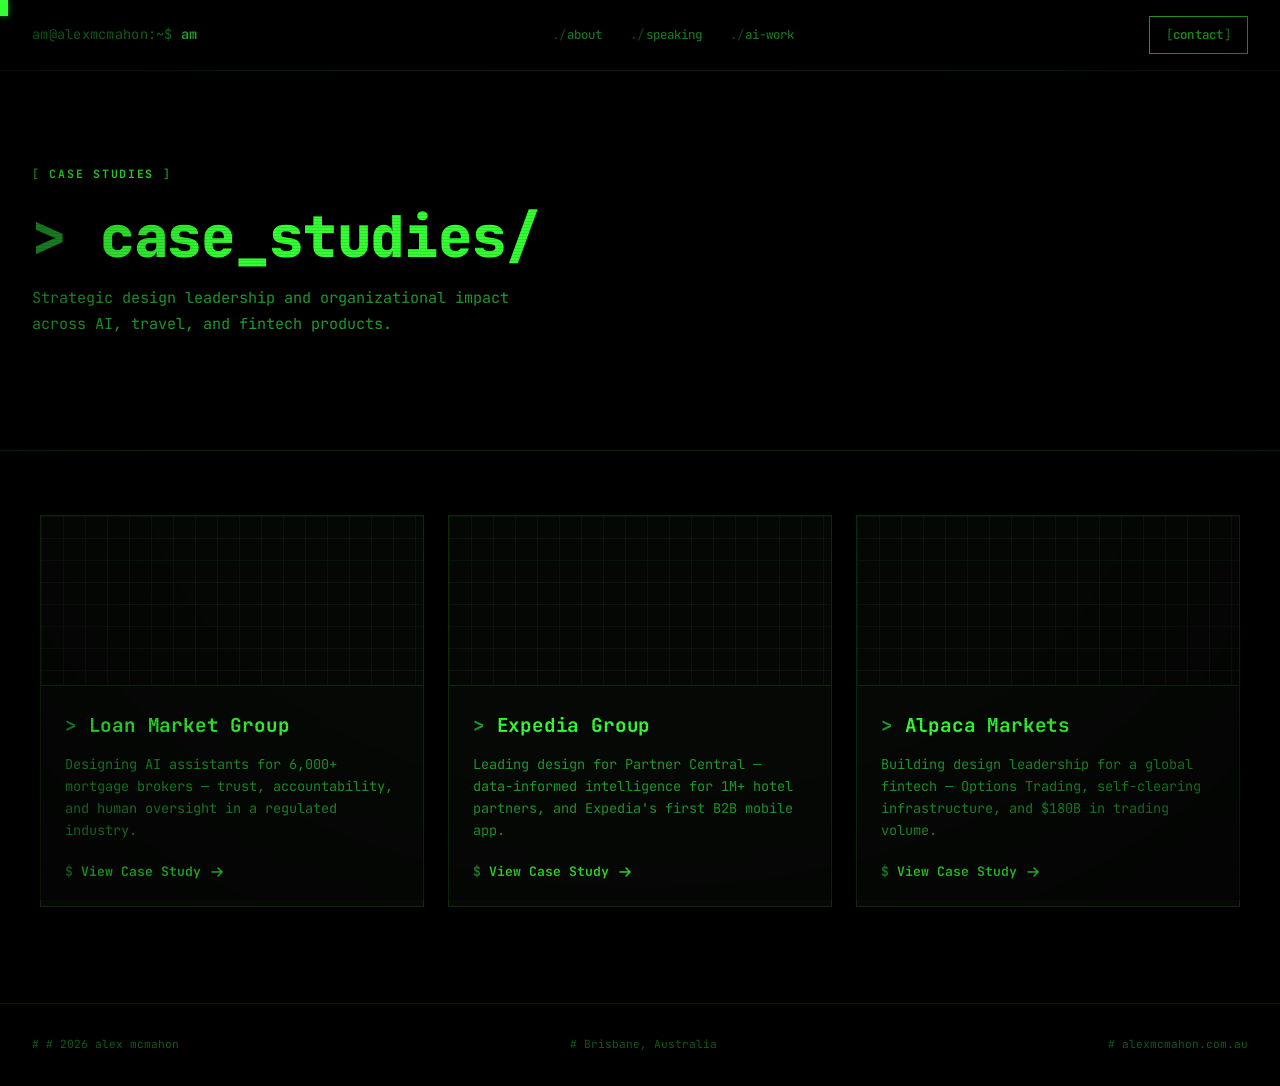
==== casestudies/index.html @ 8b215ac6 "Terminal redesign — phosphor green palette, JetBrains Mono, restructured content Complete visual ove" ====
<!DOCTYPE html>
<html lang="en">
<head>
  <meta charset="UTF-8" />
  <meta name="viewport" content="width=device-width, initial-scale=1.0" />
  <title>Case Studies — Alex McMahon</title>
  <link rel="preconnect" href="https://fonts.googleapis.com" />
  <link rel="preconnect" href="https://fonts.gstatic.com" crossorigin />
  <link href="https://fonts.googleapis.com/css2?family=JetBrains+Mono:ital,wght@0,400;0,500;0,600;0,700;1,400&display=swap" rel="stylesheet" />
  <link rel="stylesheet" href="../style.css" />
</head>
<body>

  <!-- Custom cursor -->
  <div class="cursor" aria-hidden="true"></div>
  <div class="cursor-follower" aria-hidden="true"></div>

  <!-- ===================== NAV ===================== -->
  <nav class="nav">
    <a href="/" class="nav-logo">am</a>
    <div class="nav-links">
      <a href="/#about" class="nav-link">about</a>
      <a href="/#speaking" class="nav-link">speaking</a>
      <a href="/#ai" class="nav-link">ai-work</a>
    </div>
    <a href="mailto:hello@alexmcmahon.com.au" class="nav-cta">contact</a>
  </nav>

  <!-- ===================== HERO ===================== -->
  <section class="hero-casestudies" id="hero">
    <div class="hero-content">
      <div class="case-study-label reveal-item">case studies</div>
      <h1 class="case-study-title" style="margin-bottom: 1rem;">case_studies/</h1>
      <p class="case-study-meta reveal-item delay-2">
        Strategic design leadership and organizational impact<br />
        across AI, travel, and fintech products.
      </p>
    </div>
  </section>

  <!-- ===================== CASE STUDIES GRID ===================== -->
  <section class="case-studies-section">
    <div class="case-studies-grid">

      <!-- LMG Case Study Card -->
      <article class="case-study-card reveal-item">
        <div class="case-study-card-visual"></div>
        <div class="case-study-card-body">
          <h2 class="case-study-card-title">Loan Market Group</h2>
          <p class="case-study-card-excerpt">
            Designing AI assistants for 6,000+ mortgage brokers — trust, accountability, and human oversight in a regulated industry.
          </p>
          <a href="lmg.html" class="case-study-card-link">
            View Case Study
            <svg width="16" height="16" viewBox="0 0 16 16" fill="none" aria-hidden="true">
              <path d="M3 8h10M9 4l4 4-4 4" stroke="currentColor" stroke-width="1.5" stroke-linecap="round" stroke-linejoin="round"/>
            </svg>
          </a>
        </div>
      </article>

      <!-- Expedia Case Study Card -->
      <article class="case-study-card reveal-item delay-1">
        <div class="case-study-card-visual"></div>
        <div class="case-study-card-body">
          <h2 class="case-study-card-title">Expedia Group</h2>
          <p class="case-study-card-excerpt">
            Leading design for Partner Central — data-informed intelligence for 1M+ hotel partners, and Expedia's first B2B mobile app.
          </p>
          <a href="expedia.html" class="case-study-card-link">
            View Case Study
            <svg width="16" height="16" viewBox="0 0 16 16" fill="none" aria-hidden="true">
              <path d="M3 8h10M9 4l4 4-4 4" stroke="currentColor" stroke-width="1.5" stroke-linecap="round" stroke-linejoin="round"/>
            </svg>
          </a>
        </div>
      </article>

      <!-- Alpaca Markets Case Study Card -->
      <article class="case-study-card reveal-item delay-2">
        <div class="case-study-card-visual"></div>
        <div class="case-study-card-body">
          <h2 class="case-study-card-title">Alpaca Markets</h2>
          <p class="case-study-card-excerpt">
            Building design leadership for a global fintech — Options Trading, self-clearing infrastructure, and $180B in trading volume.
          </p>
          <a href="alpaca.html" class="case-study-card-link">
            View Case Study
            <svg width="16" height="16" viewBox="0 0 16 16" fill="none" aria-hidden="true">
              <path d="M3 8h10M9 4l4 4-4 4" stroke="currentColor" stroke-width="1.5" stroke-linecap="round" stroke-linejoin="round"/>
            </svg>
          </a>
        </div>
      </article>

    </div>
  </section>

  <!-- ===================== FOOTER ===================== -->
  <footer class="footer">
    <div class="footer-inner">
      <span>© 2025 Alex McMahon</span>
      <span>Brisbane, Australia</span>
      <span>alexmcmahon.com.au</span>
    </div>
  </footer>

  <script src="../script.js"></script>
</body>
</html>
---- style.css ----
/* ============================================================
   ALEX MCMAHON — Personal Site
   Terminal Design System · phosphor green on black
   ============================================================ */

*, *::before, *::after { box-sizing: border-box; margin: 0; padding: 0; }

:root {
  /* Background */
  --bg:          #000000;
  --bg-elev:     #060806;     /* cards */
  --bg-elev-2:   #0a0d0a;     /* hover / panels */
  --bg-frame:    #050705;     /* terminal frames */

  /* Phosphor palette */
  --phosphor:    #33ff33;     /* primary green */
  --phosphor-soft: #3ddc84;   /* softer secondary green */
  --phosphor-hi: #b8ffb8;     /* high-contrast for body copy */
  --phosphor-dim: #1f9d2a;    /* muted */
  --phosphor-mute: #0f5a18;   /* very dim */
  --amber:       #ffb000;     /* status / "available" accent */

  /* Text */
  --text:        var(--phosphor-hi);
  --text-muted:  var(--phosphor-dim);
  --text-dim:    var(--phosphor-mute);

  /* Borders */
  --border:        rgba(51, 255, 51, 0.14);
  --border-strong: rgba(51, 255, 51, 0.35);

  /* Aliases — legacy class names still reference these, repointed to green */
  --aurora-blue:   var(--phosphor);
  --aurora-purple: var(--phosphor-soft);
  --aurora-rose:   var(--amber);
  --aurora-teal:   var(--phosphor-soft);
  --accent:        var(--phosphor);

  /* Type */
  --font: 'JetBrains Mono', 'SF Mono', 'Menlo', 'Consolas', monospace;

  /* Motion */
  --ease-out:    cubic-bezier(0.16, 1, 0.3, 1);
  --ease-spring: cubic-bezier(0.34, 1.56, 0.64, 1);
  --ease-smooth: cubic-bezier(0.4, 0, 0.2, 1);

  --t-fast:   0.18s var(--ease-out);
  --t-base:   0.35s var(--ease-out);
  --t-spring: 0.55s var(--ease-spring);
  --t-slow:   0.9s  var(--ease-out);
}

/* — Base — */
html { scroll-behavior: smooth; overflow-x: hidden; }

body {
  background: var(--bg);
  color: var(--text);
  font-family: var(--font);
  font-weight: 400;
  font-size: 15px;
  line-height: 1.6;
  overflow-x: hidden;
  cursor: none;
  -webkit-font-smoothing: antialiased;
  text-rendering: optimizeLegibility;
}

a { text-decoration: none; color: inherit; }

/* Site-wide scanline overlay — the CRT signature */
body::before {
  content: '';
  position: fixed;
  inset: 0;
  pointer-events: none;
  z-index: 9000;
  background-image: repeating-linear-gradient(
    0deg,
    rgba(0, 0, 0, 0.18) 0px,
    rgba(0, 0, 0, 0.18) 1px,
    transparent 1px,
    transparent 3px
  );
  mix-blend-mode: multiply;
  opacity: 0.6;
}

/* Subtle CRT vignette */
body::after {
  content: '';
  position: fixed;
  inset: 0;
  pointer-events: none;
  z-index: 8999;
  background: radial-gradient(
    ellipse at center,
    transparent 55%,
    rgba(0, 0, 0, 0.55) 100%
  );
}

/* ============================================================
   CUSTOM CURSOR — phosphor caret block
   ============================================================ */

.cursor {
  position: fixed; top: 0; left: 0;
  width: 8px; height: 16px;
  background: var(--phosphor);
  pointer-events: none;
  z-index: 9999;
  will-change: transform;
  mix-blend-mode: screen;
  box-shadow: 0 0 6px rgba(51, 255, 51, 0.6);
  animation: caretBlink 1.05s steps(1) infinite;
}

.cursor.hovered {
  width: 12px; height: 20px;
  background: var(--phosphor-hi);
}

/* Follower unused — keep selector so JS doesn't break, hide entirely */
.cursor-follower { display: none !important; }

@keyframes caretBlink {
  0%, 55% { opacity: 1; }
  60%, 100% { opacity: 0.25; }
}

/* ============================================================
   NAVIGATION
   ============================================================ */

.nav {
  position: fixed; top: 0; left: 0; right: 0;
  z-index: 100;
  display: flex; align-items: center; justify-content: space-between;
  padding: 1rem 2rem;
  background: rgba(0, 0, 0, 0.85);
  border-bottom: 1px solid var(--border);
  animation: navDrop 0.6s var(--ease-out) both;
}

@keyframes navDrop {
  from { transform: translateY(-100%); opacity: 0; }
  to   { transform: translateY(0); opacity: 1; }
}

.nav.hidden  { transform: translateY(-100%); transition: transform 0.4s var(--ease-smooth); }
.nav.visible { transform: translateY(0);     transition: transform 0.4s var(--ease-out); }

.nav-logo {
  font-size: 0.85rem; font-weight: 600;
  letter-spacing: 0.02em;
  color: var(--phosphor);
}

.nav-logo::before {
  content: 'am@alexmcmahon:~$ ';
  color: var(--phosphor-dim);
  font-weight: 400;
}

.nav-links { display: flex; gap: 1.75rem; }

.nav-link {
  font-size: 0.78rem; font-weight: 400;
  color: var(--text-muted);
  position: relative;
  padding: 0.25rem 0;
  transition: color var(--t-fast);
}

.nav-link::before {
  content: './';
  color: var(--text-dim);
  margin-right: 0.1rem;
  transition: color var(--t-fast);
}

.nav-link::after {
  content: '';
  position: absolute; bottom: 0; left: 0;
  width: 0; height: 1px;
  background: var(--phosphor);
  transition: width var(--t-base);
}

.nav-link:hover           { color: var(--phosphor-hi); }
.nav-link:hover::before   { color: var(--phosphor); }
.nav-link:hover::after    { width: 100%; }

.nav-cta {
  display: inline-flex;
  align-items: center;
  padding: 0.5rem 1rem;
  border: 1px solid var(--phosphor);
  color: var(--phosphor);
  font-size: 0.78rem; font-weight: 500;
  letter-spacing: 0.02em;
  background: transparent;
  transition: background var(--t-fast), color var(--t-fast), box-shadow var(--t-fast);
  white-space: nowrap;
}

.nav-cta::before { content: '[ '; opacity: 0.7; }
.nav-cta::after  { content: ' ]'; opacity: 0.7; }

.nav-cta:hover {
  background: var(--phosphor);
  color: var(--bg);
  box-shadow: 0 0 18px rgba(51, 255, 51, 0.45);
}

/* ============================================================
   HERO — terminal shell session
   ============================================================ */

.hero {
  position: relative;
  min-height: 100svh;
  display: flex; align-items: center;
  padding: 7rem 2rem 5rem;
  overflow: hidden;
}

/* Remove old aurora/canvas elements if still in DOM */
.neural-canvas,
.aurora,
.aurora-layer,
.hero-bg-letter { display: none !important; }

.hero-content {
  position: relative; z-index: 2;
  max-width: 980px;
  width: 100%;
}

/* Shell session — no frame, just a subtle left gutter */
.term-body {
  position: relative;
  padding: 2rem 0 0 1.5rem;
  border-left: 1px solid var(--border);
}

/* legacy frame/chrome no longer rendered, keep neutralised in case markup lingers */
.term-frame, .term-chrome, .term-dots, .term-title { all: unset; display: block; }
.term-chrome, .term-dots, .term-title { display: none; }

/* Shell prompt lines */
.shell-line {
  display: flex;
  align-items: baseline;
  gap: 0.5rem;
  font-size: clamp(0.95rem, 1.15vw, 1.05rem);
  line-height: 1.7;
  margin-bottom: 0.5rem;
  color: var(--text);
  word-break: break-word;
}

.shell-line .prompt {
  color: var(--phosphor);
  font-weight: 600;
  flex-shrink: 0;
}

.shell-line .cmd {
  color: var(--phosphor-hi);
}

.shell-out {
  display: block;
  color: var(--text);
  font-size: clamp(0.95rem, 1.15vw, 1.05rem);
  line-height: 1.7;
  margin: 0.2rem 0 1.5rem 0;
  padding-left: 1.4rem;
}

.shell-out.big {
  font-size: clamp(1.7rem, 3.8vw, 2.8rem);
  font-weight: 700;
  letter-spacing: -0.01em;
  color: var(--phosphor);
  line-height: 1.2;
  margin: 0.6rem 0 2rem;
  padding-left: 1.4rem;
  text-shadow: 0 0 22px rgba(51, 255, 51, 0.35);
}

.shell-out .dim { color: var(--text-muted); }
.shell-out .ok  { color: var(--phosphor); font-weight: 600; }

.shell-tree {
  display: grid;
  grid-template-columns: repeat(2, minmax(0, max-content));
  gap: 0.2rem 2rem;
  color: var(--phosphor-soft);
  font-size: 0.95rem;
}

.shell-tree span::before {
  content: '▸ ';
  color: var(--phosphor-dim);
}

.shell-cta {
  display: inline-flex;
  align-items: center;
  gap: 0.4rem;
  padding: 0.7rem 1.3rem;
  margin-left: 1.4rem;
  margin-top: 0.7rem;
  background: var(--phosphor);
  color: var(--bg);
  border: 1px solid var(--phosphor);
  font-family: inherit;
  font-size: 0.92rem;
  font-weight: 600;
  letter-spacing: 0.02em;
  transition: background var(--t-fast), box-shadow var(--t-fast), transform var(--t-spring);
  box-shadow: 0 0 18px rgba(51, 255, 51, 0.3);
}

.shell-cta:hover {
  background: var(--phosphor-hi);
  box-shadow: 0 0 32px rgba(51, 255, 51, 0.55);
  transform: translateY(-2px);
}

.shell-cta::before { content: '$ '; opacity: 0.65; }

/* Blinking block caret used inline */
.caret {
  display: inline-block;
  width: 0.55em;
  height: 1em;
  background: var(--phosphor);
  margin-left: 2px;
  vertical-align: -0.12em;
  animation: caretBlink 1s steps(1) infinite;
  box-shadow: 0 0 8px rgba(51, 255, 51, 0.7);
}

/* Status label above hero */
.hero-label {
  display: inline-flex; align-items: center; gap: 0.55rem;
  font-size: 0.7rem; font-weight: 500;
  letter-spacing: 0.18em; text-transform: uppercase;
  color: var(--phosphor-dim);
  margin-bottom: 1.5rem;
}

.status-dot {
  width: 7px; height: 7px; border-radius: 50%;
  background: var(--amber);
  box-shadow: 0 0 8px var(--amber);
  animation: statusPulse 2.4s ease-in-out infinite;
}

@keyframes statusPulse {
  0%, 100% { opacity: 1; transform: scale(1); }
  50%       { opacity: 0.4; transform: scale(0.7); }
}

/* Streaming cursor (used inline in text) */
.stream-cursor {
  display: inline-block;
  width: 0.55em; height: 1em;
  background: var(--phosphor);
  margin-left: 2px;
  vertical-align: -0.12em;
  animation: caretBlink 0.9s steps(1) infinite;
  box-shadow: 0 0 8px rgba(51, 255, 51, 0.7);
}

/* AI tags below hero (kept for reuse on other sections) */
.hero-tags {
  display: flex; gap: 0.45rem; flex-wrap: wrap;
  margin: 1.75rem 0 0 0;
  padding-left: 1.2rem;
}

.tag {
  padding: 0.3rem 0.7rem;
  font-size: 0.7rem; font-weight: 500; letter-spacing: 0.04em;
  border: 1px solid var(--border);
  color: var(--phosphor-soft);
  background: rgba(51, 255, 51, 0.03);
  border-radius: 2px;
  transition: border-color var(--t-fast), color var(--t-fast), background var(--t-fast);
}

.tag::before { content: '#'; color: var(--phosphor-dim); margin-right: 0.15rem; }

.tag:hover {
  border-color: var(--phosphor);
  color: var(--phosphor-hi);
  background: rgba(51, 255, 51, 0.08);
}

.tag-speak {
  border-color: var(--border-strong) !important;
  color: var(--amber) !important;
  animation: speakPulse 3s ease-in-out infinite;
}

@keyframes speakPulse {
  0%, 100% { box-shadow: 0 0 0 0   rgba(255, 176, 0, 0.25); }
  50%       { box-shadow: 0 0 14px 2px rgba(255, 176, 0, 0.18); }
}

/* CTA / buttons */
.hero-cta {
  display: flex; gap: 0.75rem; flex-wrap: wrap;
  margin-top: 0.4rem;
}

.btn-primary {
  position: relative;
  display: inline-flex; align-items: center; gap: 0.5rem;
  padding: 0.7rem 1.5rem;
  background: transparent;
  border: 1px solid var(--phosphor);
  color: var(--phosphor);
  font-family: inherit;
  font-size: 0.85rem; font-weight: 500;
  letter-spacing: 0.02em;
  transition: background var(--t-fast), color var(--t-fast),
              box-shadow var(--t-fast), transform var(--t-spring);
}

.btn-primary::before { content: '[ '; opacity: 0.65; }
.btn-primary::after  { content: ' ]'; opacity: 0.65; }

.btn-glow { display: none; }

.btn-primary:hover {
  background: var(--phosphor);
  color: var(--bg);
  transform: translateY(-2px);
  box-shadow: 0 0 24px rgba(51, 255, 51, 0.5);
}

.btn-ghost {
  display: inline-flex; align-items: center; gap: 0.5rem;
  padding: 0.7rem 1.5rem;
  border: 1px solid var(--border);
  color: var(--text-muted);
  font-family: inherit;
  font-size: 0.85rem; font-weight: 500;
  transition: transform var(--t-spring), border-color var(--t-fast), color var(--t-fast);
}

.btn-ghost:hover {
  transform: translateY(-2px);
  border-color: var(--phosphor);
  color: var(--phosphor);
}

/* Scroll indicator */
.hero-scroll {
  position: absolute; bottom: 2rem; left: 2rem;
  display: flex; align-items: center; gap: 0.8rem;
  font-size: 0.7rem; letter-spacing: 0.18em; text-transform: uppercase;
  color: var(--text-dim);
  z-index: 2;
  animation: fadeUp 1.5s var(--ease-out) 2s both;
}

.hero-scroll::before { content: '↓'; color: var(--phosphor); }

.scroll-line {
  width: 30px; height: 1px;
  background: var(--phosphor-dim);
  transform-origin: left;
  animation: lineGrow 1.2s var(--ease-out) 2s both;
}

@keyframes lineGrow { from { transform: scaleX(0); } to { transform: scaleX(1); } }
@keyframes fadeUp   { from { opacity: 0; transform: translateY(12px); } to { opacity: 1; transform: none; } }

/* ============================================================
   MARQUEE
   ============================================================ */

.marquee-wrap {
  position: relative; z-index: 2;
  padding: 1rem 0;
  border-top: 1px solid var(--border);
  border-bottom: 1px solid var(--border);
  overflow: hidden;
  -webkit-mask-image: linear-gradient(to right, transparent, #000 8%, #000 92%, transparent);
  mask-image: linear-gradient(to right, transparent, #000 8%, #000 92%, transparent);
}

.marquee-inner {
  display: flex; white-space: nowrap; width: max-content;
  animation: marqueeScroll 40s linear infinite;
}

.marquee-inner span {
  font-size: 0.7rem; font-weight: 500;
  letter-spacing: 0.12em; text-transform: uppercase;
  color: var(--text-muted); padding: 0 1.2rem;
}

.marquee-inner .sep { color: var(--phosphor); padding: 0; opacity: 0.7; }

@keyframes marqueeScroll {
  0%   { transform: translateX(0); }
  100% { transform: translateX(-50%); }
}

/* ============================================================
   SCROLL REVEAL SYSTEM
   ============================================================ */

.reveal-item {
  opacity: 0;
  transform: translateY(20px);
  transition:
    opacity  0.7s var(--ease-out),
    transform 0.7s var(--ease-out);
}

.reveal-item.delay-1 { transition-delay: 0.08s; }
.reveal-item.delay-2 { transition-delay: 0.16s; }
.reveal-item.delay-3 { transition-delay: 0.24s; }
.reveal-item.delay-4 { transition-delay: 0.32s; }

.reveal-item.revealed { opacity: 1; transform: none; }

/* ============================================================
   SHARED
   ============================================================ */

.section-label {
  font-size: 0.7rem; font-weight: 600;
  letter-spacing: 0.15em; text-transform: uppercase;
  color: var(--phosphor);
  margin-bottom: 1.2rem;
}

.section-label::before { content: '[ '; color: var(--text-dim); font-weight: 400; }
.section-label::after  { content: ' ]'; color: var(--text-dim); font-weight: 400; }

.section-title {
  font-size: clamp(1.8rem, 3.5vw, 2.8rem);
  font-weight: 700; letter-spacing: -0.01em; line-height: 1.15;
  margin-bottom: 1.2rem;
  color: var(--phosphor);
}

.section-title::before {
  content: '> ';
  color: var(--phosphor-dim);
}

.section-sub {
  font-size: 0.95rem; color: var(--text-muted); line-height: 1.75;
  max-width: 600px;
}

.section-header { margin-bottom: 3.5rem; }

.section-bg-text { display: none; }

/* ============================================================
   SPEAKING STRIP — merged into About
   ============================================================ */

.speaking-strip {
  display: grid;
  grid-template-columns: 1fr 1fr;
  gap: 4rem;
  margin-top: 4.5rem;
  padding-top: 3rem;
  border-top: 1px solid var(--border);
}

.speak-col .section-label { margin-bottom: 1rem; }

.speak-topics, .engagement-list {
  list-style: none;
  padding: 0; margin: 0;
  display: flex;
  flex-direction: column;
  gap: 0.5rem;
}

.speak-topics li {
  font-size: 0.9rem;
  color: var(--text);
  padding-left: 1.2rem;
  position: relative;
  line-height: 1.55;
}

.speak-topics li::before {
  content: '▸';
  position: absolute;
  left: 0;
  color: var(--phosphor);
}

.speak-topics li a {
  color: var(--phosphor-soft);
  border-bottom: 1px solid transparent;
  transition: border-color var(--t-fast), color var(--t-fast);
}

.speak-topics li a:hover {
  color: var(--phosphor-hi);
  border-bottom-color: var(--phosphor-soft);
}

@media (max-width: 768px) {
  .speaking-strip { grid-template-columns: 1fr; gap: 2.5rem; margin-top: 3rem; padding-top: 2.25rem; }
}

/* ============================================================
   AI WORK SECTION
   ============================================================ */

.ai-section {
  position: relative; z-index: 2;
  padding: 6rem 2rem;
  border-top: 1px solid var(--border);
}

.ai-bullets {
  list-style: none;
  padding: 0;
  margin: 0 0 3.5rem 0;
  display: flex;
  flex-direction: column;
  gap: 1.5rem;
  border-left: 1px solid var(--border);
  padding-left: 1.5rem;
  max-width: 880px;
}

.ai-bullets li {
  display: grid;
  grid-template-columns: minmax(220px, max-content) 1fr;
  gap: 1.5rem;
  align-items: baseline;
  font-size: 0.92rem;
  line-height: 1.65;
}

.ai-bullets li strong {
  color: var(--phosphor);
  font-weight: 600;
  white-space: nowrap;
}

.ai-bullets li strong::before {
  content: '> ';
  color: var(--phosphor-dim);
  font-weight: 400;
}

.ai-bullets li span { color: var(--text-muted); }

.ai-stack {
  margin-top: 3rem;
}

.ai-stack .section-label { margin-bottom: 1rem; }

.ai-stack .tools-grid {
  justify-content: flex-start;
  max-width: none;
}

@media (max-width: 680px) {
  .ai-bullets li { grid-template-columns: 1fr; gap: 0.3rem; }
  .ai-bullets li strong { white-space: normal; }
}

.ai-cards {
  display: grid;
  grid-template-columns: repeat(3, 1fr);
  gap: 1.2rem;
  margin-bottom: 4rem;
}

.ai-card {
  position: relative;
  border: 1px solid var(--border);
  background: var(--bg-elev);
  padding: 1.8rem;
  transition: transform var(--t-spring), border-color var(--t-fast), box-shadow var(--t-fast);
}

.ai-card::before {
  content: '╭─';
  position: absolute;
  top: 0.4rem; left: 0.6rem;
  font-size: 0.85rem;
  color: var(--phosphor-dim);
  pointer-events: none;
}

.ai-card::after {
  content: '─╯';
  position: absolute;
  bottom: 0.4rem; right: 0.6rem;
  font-size: 0.85rem;
  color: var(--phosphor-dim);
  pointer-events: none;
}

.ai-card:hover {
  transform: translateY(-8px);
  border-color: var(--phosphor);
  box-shadow:
    0 0 0 1px rgba(51, 255, 51, 0.2),
    0 24px 60px rgba(0, 0, 0, 0.7),
    0 0 40px rgba(51, 255, 51, 0.18);
}

.ai-card-icon {
  width: 44px; height: 44px;
  display: flex; align-items: center; justify-content: center;
  border: 1px solid var(--border-strong);
  color: var(--phosphor);
  margin-bottom: 1.25rem;
  background: rgba(51, 255, 51, 0.04);
  transition: transform 0.4s var(--ease-spring), background 0.3s var(--ease-out);
}

.ai-card:hover .ai-card-icon {
  transform: scale(1.08);
  background: rgba(51, 255, 51, 0.1);
}

.ai-card-title {
  font-size: 1rem; font-weight: 700; letter-spacing: 0;
  line-height: 1.3; margin-bottom: 0.6rem;
  color: var(--phosphor);
}

.ai-card-title::before { content: '> '; color: var(--phosphor-dim); }

.ai-card-desc {
  font-size: 0.82rem; color: var(--text-muted); line-height: 1.7;
  margin-bottom: 1rem;
}

.ai-card-points {
  list-style: none;
  display: flex; flex-direction: column; gap: 0.35rem;
}

.ai-card-points li {
  font-size: 0.75rem; color: var(--text);
  padding-left: 1rem; position: relative;
}

.ai-card-points li::before {
  content: '+';
  position: absolute; left: 0;
  color: var(--phosphor);
  font-weight: 700;
}

/* Manifesto */
.manifesto {
  display: flex; align-items: center; gap: 2rem;
  padding: 2.5rem 0;
}

.manifesto-line {
  flex: 1; height: 1px;
  background: var(--border);
}

.manifesto-text {
  font-size: clamp(0.9rem, 1.5vw, 1.05rem);
  font-weight: 400; color: var(--text);
  line-height: 1.7; text-align: center;
  white-space: nowrap;
}

.manifesto-text em {
  font-style: normal; color: var(--phosphor); font-weight: 600;
}

/* ============================================================
   AI TOOLS GRID
   ============================================================ */

.tools-section {
  position: relative; z-index: 2;
  padding: 4rem 2rem 5rem;
  border-top: 1px solid var(--border);
  text-align: center;
}

.tools-grid {
  display: flex; flex-wrap: wrap;
  gap: 0.6rem; justify-content: center;
  max-width: 700px; margin: 0 auto;
}

.tool-chip {
  padding: 0.4rem 0.9rem;
  font-size: 0.78rem; font-weight: 500;
  background: transparent;
  border: 1px solid var(--border);
  color: var(--phosphor-soft);
  cursor: default;
  transition: transform var(--t-spring), border-color var(--t-fast),
              color var(--t-fast), box-shadow var(--t-fast),
              background var(--t-fast);
}

.tool-chip::before { content: '$ '; color: var(--phosphor-dim); }

.tool-chip:hover {
  transform: translateY(-2px);
  border-color: var(--phosphor);
  color: var(--phosphor-hi);
  background: rgba(51, 255, 51, 0.06);
  box-shadow: 0 0 18px rgba(51, 255, 51, 0.2);
}

/* ============================================================
   WORK SECTION
   ============================================================ */

.work {
  position: relative; z-index: 2;
  padding: 6rem 2rem;
  border-top: 1px solid var(--border);
}

.work-grid {
  display: grid; grid-template-columns: repeat(2, 1fr);
  gap: 1.5rem;
}

.project-card {
  position: relative;
  background: var(--bg-elev);
  border: 1px solid var(--border);
  overflow: hidden;
  transition: transform var(--t-spring), border-color var(--t-fast), box-shadow var(--t-fast);
}

.project-card::before {
  content: attr(data-num);
  position: absolute; top: 1rem; right: 1.2rem;
  font-size: 0.65rem; font-weight: 600; letter-spacing: 0.06em;
  color: var(--text-dim); z-index: 3;
}

.project-card:hover {
  transform: translateY(-8px);
  border-color: var(--phosphor);
  box-shadow:
    0 24px 60px rgba(0, 0, 0, 0.7),
    0 0 40px rgba(51, 255, 51, 0.18);
}

.project-visual { height: 220px; overflow: hidden; position: relative; background: var(--bg-elev-2); }
.project-img    { height: 220px; overflow: hidden; position: relative; }

.project-fill { position: absolute; inset: 0; transition: transform var(--t-slow); }
.project-card:hover .project-fill { transform: scale(1.05); }

/* Flat green-on-black variants for old "fill-*" classes */
.fill-1 { background: linear-gradient(135deg, var(--bg-elev-2), rgba(51, 255, 51, 0.08)); }
.fill-2 { background: linear-gradient(135deg, rgba(51, 255, 51, 0.05), var(--bg-elev-2)); }
.fill-3 { background: linear-gradient(135deg, var(--bg-elev-2), rgba(61, 220, 132, 0.08)); }
.fill-4 { background: linear-gradient(135deg, rgba(61, 220, 132, 0.05), var(--bg-elev-2)); }

.project-overlay-text {
  position: absolute; bottom: -0.1em; right: 0.1em;
  font-size: 6rem; font-weight: 800; letter-spacing: -0.04em; line-height: 1;
  color: rgba(51, 255, 51, 0.08);
  font-family: var(--font);
  pointer-events: none; user-select: none; z-index: 1;
}

.project-tools {
  position: absolute; bottom: 1.2rem; left: 1.2rem;
  font-size: 0.75rem; font-weight: 500;
  color: var(--phosphor);
  background: rgba(0, 0, 0, 0.7);
  padding: 0.5rem 0.85rem;
  border: 1px solid var(--border);
  z-index: 2;
  transition: border-color var(--t-base), background var(--t-base);
  max-width: 280px;
  line-height: 1.4;
}

.project-card:hover .project-tools {
  background: rgba(0, 0, 0, 0.85);
  border-color: var(--border-strong);
}

/* Terminal-style project (already on-brand — kept) */
.project-terminal {
  background: var(--bg-frame) !important;
  display: flex;
  flex-direction: column;
  justify-content: space-between;
  padding: 1.5rem;
  font-family: var(--font);
  color: var(--text);
  position: relative;
  overflow: hidden;
}

.project-terminal .project-fill { display: none; }

.terminal-header {
  font-size: 0.85rem;
  color: var(--phosphor);
  font-weight: 600;
  margin-bottom: 1.2rem;
  letter-spacing: 0.05em;
  text-transform: uppercase;
}

.terminal-content {
  flex: 1;
  display: flex;
  flex-direction: column;
  gap: 0.6rem;
  font-size: 0.8rem;
  line-height: 1.6;
}

.terminal-line { color: var(--text-muted); letter-spacing: 0.02em; }

.ok { color: var(--phosphor); font-weight: 700; margin-right: 0.4rem; }

.terminal-spacer { height: 0.4rem; }

.terminal-price {
  display: flex; justify-content: space-between; align-items: center;
  padding: 0.6rem 0.8rem;
  background: rgba(61, 220, 132, 0.05);
  border-left: 2px solid var(--phosphor-soft);
  font-size: 0.75rem;
}

.price { color: var(--phosphor-soft); font-weight: 600; font-size: 0.9rem; }
.gain  { color: var(--phosphor-soft); font-weight: 700; font-size: 0.85rem; }
.label { color: var(--text-muted); }

.scanlines {
  position: absolute;
  inset: 0;
  background-image: repeating-linear-gradient(
    0deg,
    rgba(0, 0, 0, 0.15) 0px,
    rgba(0, 0, 0, 0.15) 1px,
    transparent 1px,
    transparent 2px
  );
  pointer-events: none;
  z-index: 3;
}

.project-badge {
  position: absolute; top: 1rem; left: 1rem;
  padding: 0.2rem 0.55rem;
  font-size: 0.62rem; font-weight: 600; letter-spacing: 0.08em; text-transform: uppercase;
  background: rgba(51, 255, 51, 0.1);
  border: 1px solid var(--border-strong);
  color: var(--phosphor);
  z-index: 2;
}

.project-body { padding: 1.75rem; }

.project-meta {
  display: flex; gap: 1rem; margin-bottom: 0.7rem;
  font-size: 0.68rem; font-weight: 500; letter-spacing: 0.07em; text-transform: uppercase;
  color: var(--text-muted);
}

.project-title {
  font-size: 1.15rem; font-weight: 700; letter-spacing: -0.01em;
  line-height: 1.25; margin-bottom: 0.55rem;
  color: var(--phosphor);
}

.project-desc {
  font-size: 0.85rem; color: var(--text-muted); line-height: 1.65; margin-bottom: 1.2rem;
}

.project-metric {
  font-size: 0.85rem;
  color: var(--phosphor);
  font-weight: 600;
  margin-bottom: 0.9rem;
}

.project-link {
  display: inline-flex; align-items: center; gap: 0.4rem;
  font-size: 0.82rem; font-weight: 500;
  color: var(--phosphor);
  transition: gap var(--t-spring);
}

.project-link::before { content: '→'; }
.project-link:hover { gap: 0.7rem; color: var(--phosphor-hi); }

/* ============================================================
   FEATURED PROJECTS
   ============================================================ */

.featured-projects {
  position: relative; z-index: 2;
  padding: 5rem 2rem;
  border-top: 1px solid var(--border);
}

.projects-grid {
  display: grid;
  grid-template-columns: repeat(auto-fit, minmax(300px, 1fr));
  gap: 1.5rem;
  margin-top: 2.5rem;
}

/* ============================================================
   ABOUT
   ============================================================ */

.about {
  position: relative; z-index: 2;
  padding: 6rem 2rem;
  border-top: 1px solid var(--border);
}

.about-grid { display: grid; grid-template-columns: 1fr 1fr; gap: 5rem; align-items: start; }

.about-title {
  font-size: clamp(1.6rem, 3vw, 2.4rem);
  font-weight: 700; letter-spacing: -0.01em; line-height: 1.2;
  margin-bottom: 1.75rem;
  color: var(--phosphor);
}

.about-title::before { content: '> '; color: var(--phosphor-dim); }

.about-text {
  font-size: 0.92rem;
  color: var(--text);
  line-height: 1.85;
  margin-bottom: 1.25rem;
}

.about-text a {
  color: var(--phosphor-soft);
  border-bottom: 1px solid rgba(61, 220, 132, 0.4);
  transition: color var(--t-fast), border-color var(--t-fast);
}

.about-text a:hover {
  color: var(--phosphor-hi);
  border-bottom-color: var(--phosphor-hi);
}

.about-links { display: flex; gap: 1.5rem; margin-top: 2rem; flex-wrap: wrap; }

.about-link {
  font-size: 0.85rem; font-weight: 500;
  color: var(--phosphor-soft);
  transition: color var(--t-fast), transform var(--t-spring);
}

.about-link::before { content: '$ '; color: var(--phosphor-dim); }

.about-link:hover { color: var(--phosphor-hi); transform: translateX(4px); }

.stats-grid { display: grid; grid-template-columns: 1fr 1fr; gap: 1rem; margin-bottom: 2rem; }

.stat {
  padding: 1.5rem;
  background: var(--bg-elev);
  border-left: 2px solid var(--phosphor);
  border-top: 1px solid var(--border);
  border-right: 1px solid var(--border);
  border-bottom: 1px solid var(--border);
  transition: all 0.3s var(--ease-out);
}

.stat:hover {
  background: rgba(51, 255, 51, 0.04);
  border-left-color: var(--phosphor-hi);
  transform: translateX(4px);
  box-shadow: 0 0 24px rgba(51, 255, 51, 0.12);
}

.stat-number {
  font-size: clamp(2rem, 6vw, 3.4rem);
  font-weight: 700;
  letter-spacing: -0.02em;
  line-height: 1;
  margin-bottom: 0.4rem;
  color: var(--phosphor);
  text-shadow: 0 0 18px rgba(51, 255, 51, 0.3);
}

.stat:hover .stat-number { color: var(--phosphor-hi); }

.stat-plus { font-size: 1.3rem; opacity: 0.6; }
.stat-label { font-size: 0.72rem; color: var(--text-muted); line-height: 1.4; }

.currently {
  display: inline-flex; align-items: center; gap: 0.85rem;
  padding: 0.85rem 1.2rem;
  background: var(--bg-elev);
  border: 1px solid var(--border);
}

.live-dot {
  width: 9px; height: 9px; border-radius: 50%;
  background: var(--amber); flex-shrink: 0;
  animation: livePulse 2.4s ease-in-out infinite;
}

@keyframes livePulse {
  0%, 100% { box-shadow: 0 0 0 0   rgba(255, 176, 0, 0.5); }
  50%       { box-shadow: 0 0 0 8px rgba(255, 176, 0, 0); }
}

.currently-label {
  font-size: 0.62rem; font-weight: 700; letter-spacing: 0.12em; text-transform: uppercase;
  color: var(--amber); margin-bottom: 0.1rem;
}

.currently-text { font-size: 0.85rem; color: var(--text); }

/* ============================================================
   BUILDING — personal AI tools
   ============================================================ */

.building {
  position: relative; z-index: 2;
  padding: 6rem 2rem;
  border-top: 1px solid var(--border);
}

.building-inner {
  max-width: 880px;
}

.building-sub {
  font-size: 0.95rem;
  color: var(--text-muted);
  line-height: 1.75;
  max-width: 620px;
  margin-bottom: 2.5rem;
}

.build-list {
  list-style: none;
  padding: 0;
  margin: 0 0 2.5rem 0;
  display: flex;
  flex-direction: column;
  gap: 1.1rem;
  border-left: 1px solid var(--border);
  padding-left: 1.25rem;
}

.build-list li {
  display: grid;
  grid-template-columns: minmax(230px, max-content) 1fr;
  gap: 1.5rem;
  align-items: baseline;
}

.build-path {
  font-size: 0.92rem;
  font-weight: 600;
  color: var(--phosphor);
  letter-spacing: 0;
  white-space: nowrap;
}

.build-path::before {
  content: '$ cd ';
  color: var(--phosphor-dim);
  font-weight: 400;
}

.build-note {
  font-size: 0.9rem;
  color: var(--text-muted);
  line-height: 1.65;
}

.build-cta {
  display: inline-flex;
  align-items: center;
  gap: 0.5rem;
  padding: 0.75rem 1.5rem;
  border: 1px solid var(--phosphor);
  color: var(--phosphor);
  font-family: inherit;
  font-size: 0.9rem;
  font-weight: 500;
  background: transparent;
  transition: background var(--t-fast), color var(--t-fast),
              box-shadow var(--t-fast), transform var(--t-spring);
}

.build-cta::before { content: '[ '; opacity: 0.65; }
.build-cta::after  { content: ' ]'; opacity: 0.65; }

.build-cta:hover {
  background: var(--phosphor);
  color: var(--bg);
  transform: translateY(-2px);
  box-shadow: 0 0 24px rgba(51, 255, 51, 0.45);
}

@media (max-width: 680px) {
  .building { padding: 4rem 1.25rem; }
  .build-list li { grid-template-columns: 1fr; gap: 0.4rem; }
  .build-path { white-space: normal; word-break: break-all; }
}

/* ============================================================
   CONTACT
   ============================================================ */

.contact {
  position: relative; z-index: 2;
  padding: 9rem 2rem;
  border-top: 1px solid var(--border);
  overflow: hidden; text-align: center;
}

.contact-bg-text {
  position: absolute; top: 50%; left: 50%;
  transform: translate(-50%, -50%);
  font-size: clamp(8rem, 24vw, 20rem); font-weight: 800; letter-spacing: -0.04em;
  color: transparent;
  -webkit-text-stroke: 1px rgba(51, 255, 51, 0.06);
  font-family: var(--font);
  pointer-events: none; user-select: none; white-space: nowrap;
}

.contact-inner { position: relative; z-index: 1; }

.contact-title {
  font-size: clamp(2rem, 5vw, 4rem);
  font-weight: 800; letter-spacing: -0.02em; line-height: 1.15;
  margin-bottom: 2.5rem;
  color: var(--phosphor);
  text-shadow: 0 0 30px rgba(51, 255, 51, 0.25);
}

.gradient-text {
  color: var(--phosphor-hi);
  text-shadow: 0 0 25px rgba(184, 255, 184, 0.3);
}

.contact-btn {
  display: inline-flex; align-items: center; gap: 0.7rem;
  padding: 1rem 2.2rem;
  border: 1px solid var(--phosphor);
  color: var(--phosphor);
  background: transparent;
  font-size: 0.95rem; font-weight: 500;
  font-family: inherit;
  transition: background var(--t-fast), color var(--t-fast),
              box-shadow var(--t-fast), transform var(--t-spring);
}

.contact-btn::before { content: '[ '; opacity: 0.65; }
.contact-btn::after  { content: ' ]'; opacity: 0.65; }

.contact-btn:hover {
  background: var(--phosphor);
  color: var(--bg);
  box-shadow: 0 0 40px rgba(51, 255, 51, 0.5);
  transform: translateY(-3px);
}

/* ============================================================
   MERCH
   ============================================================ */

.merch-section {
  position: relative; z-index: 2;
  padding: 6rem 2rem;
  border-top: 1px solid var(--border);
}

.merch-intro { max-width: 680px; margin-bottom: 3rem; }

.merch-intro-title {
  font-size: clamp(1.4rem, 2.5vw, 1.8rem);
  font-weight: 700;
  letter-spacing: -0.01em;
  line-height: 1.2;
  margin-bottom: 0.85rem;
  color: var(--phosphor);
}

.merch-intro-text {
  font-size: 0.92rem;
  color: var(--text-muted);
  line-height: 1.75;
}

.merch-grid {
  display: grid;
  grid-template-columns: 1fr 1fr;
  gap: 4rem;
  align-items: center;
}

.merch-visual {
  position: relative;
  padding: 1px;
  background: var(--phosphor);
  border: 1px solid var(--phosphor);
  box-shadow: 0 0 30px rgba(51, 255, 51, 0.2);
}

.merch-img-wrap {
  overflow: hidden;
  background: var(--bg-frame);
  aspect-ratio: 4/5;
  display: flex;
  align-items: center;
  justify-content: center;
}

.merch-img-wrap img {
  width: 100%; height: 100%;
  object-fit: cover;
  display: block;
}

.merch-img-placeholder {
  width: 100%; height: 100%;
  display: flex; flex-direction: column;
  align-items: center; justify-content: center;
  gap: 1rem;
  color: var(--text-dim);
  font-size: 0.75rem;
  letter-spacing: 0.08em;
  text-transform: uppercase;
}

.merch-details { display: flex; flex-direction: column; gap: 1.5rem; }

.merch-tag {
  display: inline-flex;
  align-items: center;
  gap: 0.5rem;
  font-size: 0.68rem;
  font-weight: 600;
  letter-spacing: 0.1em;
  text-transform: uppercase;
  color: var(--text-dim);
}

.merch-tag::before {
  content: '';
  width: 6px; height: 6px;
  border-radius: 50%;
  background: var(--amber);
  box-shadow: 0 0 8px var(--amber);
  animation: livePulse 2.4s ease-in-out infinite;
}

.merch-title {
  font-size: clamp(1.8rem, 3vw, 2.6rem);
  font-weight: 800;
  letter-spacing: -0.02em;
  line-height: 1.1;
  color: var(--phosphor);
}

.merch-desc {
  font-size: 0.92rem;
  color: var(--text-muted);
  line-height: 1.75;
  max-width: 380px;
}

.merch-specs { display: flex; flex-direction: column; gap: 0.5rem; }

.spec-item {
  display: flex;
  align-items: center;
  gap: 0.6rem;
  font-size: 0.8rem;
  color: var(--text);
}

.spec-icon { font-size: 0.85rem; width: 1.4rem; flex-shrink: 0; color: var(--phosphor); }

.merch-sizes-label {
  font-size: 0.68rem; font-weight: 600; letter-spacing: 0.1em;
  text-transform: uppercase; color: var(--text-dim); margin-bottom: 0.55rem;
}

.merch-sizes { display: flex; gap: 0.5rem; flex-wrap: wrap; }

.size-btn {
  padding: 0.4rem 0.85rem;
  border: 1px solid var(--border);
  font-family: inherit;
  font-size: 0.76rem; font-weight: 600;
  color: var(--text-muted);
  background: transparent;
  transition: all 0.2s var(--ease-out);
}

.size-btn:hover {
  border-color: var(--phosphor);
  color: var(--phosphor);
}

.merch-divider { width: 100%; height: 1px; background: var(--border); }

.merch-cta { display: flex; align-items: center; gap: 1.25rem; }

.merch-price {
  font-size: 1.75rem; font-weight: 800;
  letter-spacing: -0.02em; color: var(--phosphor);
}

.btn-buy {
  position: relative;
  display: inline-flex; align-items: center; gap: 0.5rem;
  padding: 0.8rem 1.8rem;
  background: transparent;
  border: 1px solid var(--phosphor);
  color: var(--phosphor);
  font-family: inherit;
  font-size: 0.9rem; font-weight: 600;
  transition: background var(--t-fast), color var(--t-fast),
              box-shadow var(--t-fast), transform var(--t-spring);
}

.btn-buy::before { content: '[ '; opacity: 0.65; }
.btn-buy::after  { content: ' ]'; opacity: 0.65; }

.btn-buy:hover {
  background: var(--phosphor);
  color: var(--bg);
  transform: translateY(-2px);
  box-shadow: 0 0 30px rgba(51, 255, 51, 0.5);
}

.merch-note {
  font-size: 0.7rem;
  color: var(--text-dim);
  line-height: 1.6;
}

/* ============================================================
   FOOTER
   ============================================================ */

.footer {
  position: relative; z-index: 2;
  padding: 2rem;
  border-top: 1px solid var(--border);
}

.footer-inner {
  display: flex; justify-content: space-between; align-items: center;
  font-size: 0.7rem; color: var(--text-dim);
}

.footer-inner span::before { content: '# '; color: var(--phosphor-mute); }

/* ============================================================
   SPEAKING SECTION
   ============================================================ */

.speaking {
  position: relative;
  z-index: 2;
  padding: 6rem 2rem;
  border-top: 1px solid var(--border);
}

.speaking-grid {
  display: grid;
  grid-template-columns: 1fr 1fr;
  gap: 5rem;
  align-items: start;
}

.speaking-title {
  font-size: clamp(2rem, 4vw, 3.2rem);
  font-weight: 800;
  letter-spacing: -0.02em;
  line-height: 1.15;
  margin-bottom: 1.25rem;
  color: var(--phosphor);
}

.speaking-title::before { content: '> '; color: var(--phosphor-dim); }

.speaking-sub {
  font-size: 0.95rem;
  color: var(--text-muted);
  line-height: 1.75;
  margin-bottom: 2.25rem;
  max-width: 480px;
}

/* Speak button — flat phosphor outline */
.btn-speak {
  position: relative;
  display: inline-flex;
  padding: 1px;
  margin-bottom: 1.25rem;
  background: var(--phosphor);
  box-shadow: 0 0 24px rgba(51, 255, 51, 0.3);
  transition: transform var(--t-spring), box-shadow var(--t-fast);
}

.btn-speak:hover {
  transform: translateY(-3px);
  box-shadow: 0 0 40px rgba(51, 255, 51, 0.55);
}

.btn-speak-aurora { display: none; }

.btn-speak-inner {
  display: inline-flex;
  align-items: center;
  gap: 0.6rem;
  padding: 0.95rem 1.9rem;
  background: var(--bg);
  font-size: 0.95rem;
  font-weight: 600;
  color: var(--phosphor);
  font-family: inherit;
  letter-spacing: 0.01em;
  white-space: nowrap;
}

.btn-speak-inner::before { content: '> '; color: var(--phosphor-dim); }

.btn-speak:hover .btn-speak-inner { background: var(--bg-elev); color: var(--phosphor-hi); }

.speak-formats {
  font-size: 0.72rem;
  color: var(--text-dim);
  letter-spacing: 0.04em;
  line-height: 1.7;
}

.speak-availability {
  font-size: 0.78rem;
  color: var(--amber);
  letter-spacing: 0.01em;
  margin-top: 0.75rem;
  opacity: 0;
  transform: translateY(6px);
  transition: opacity 0.6s ease, transform 0.6s ease;
  min-height: 1.2em;
}

.speak-availability.visible {
  opacity: 1;
  transform: none;
}

.past-engagements { margin-top: 2rem; }

.engagement-list {
  list-style: none;
  padding: 0; margin: 0;
  display: flex;
  flex-direction: column;
  gap: 0.5rem;
}

.engagement-list li {
  font-size: 0.82rem;
  color: var(--text-muted);
  padding-left: 1.2rem;
  position: relative;
  line-height: 1.5;
}

.engagement-list li::before {
  content: '└─';
  position: absolute;
  left: 0;
  color: var(--phosphor-dim);
}

.engagement-list li a {
  color: var(--phosphor-soft);
  border-bottom: 1px solid transparent;
  transition: border-color var(--t-fast), color var(--t-fast);
}

.engagement-list li a:hover {
  color: var(--phosphor-hi);
  border-bottom-color: var(--phosphor-soft);
}

/* AI project link */
.ai-project-link {
  display: inline-block;
  font-size: 0.85rem;
  color: var(--phosphor);
  border: 1px solid var(--border-strong);
  padding: 0.5rem 1rem;
  transition: border-color 0.2s, color 0.2s, background 0.2s;
}

.ai-project-link::before { content: '$ '; color: var(--phosphor-dim); }

.ai-project-link:hover {
  border-color: var(--phosphor);
  color: var(--bg);
  background: var(--phosphor);
}

/* Talks list */
.talks {
  display: flex;
  flex-direction: column;
  gap: 1.25rem;
}

.talk {
  padding: 1.6rem;
  border: 1px solid var(--border);
  background: var(--bg-elev);
  cursor: pointer;
  transition: transform 0.3s var(--ease-spring),
              border-color 0.3s var(--ease-out),
              box-shadow 0.3s var(--ease-out),
              background 0.3s var(--ease-out);
}

.talk:hover {
  transform: translateY(-6px);
  border-color: var(--phosphor);
  box-shadow: 0 18px 50px rgba(0, 0, 0, 0.6), 0 0 32px rgba(51, 255, 51, 0.15);
  background: var(--bg-elev-2);
}

.talk-header {
  display: flex;
  align-items: center;
  gap: 1rem;
  margin-bottom: 0.7rem;
}

.talk-num {
  font-size: 1.05rem;
  font-weight: 700;
  letter-spacing: 0;
  color: var(--phosphor);
  font-variant-numeric: tabular-nums;
  min-width: 2ch;
  transition: color 0.3s var(--ease-out);
}

.talk-num::before { content: '['; color: var(--phosphor-dim); margin-right: 0.1em; }
.talk-num::after  { content: ']'; color: var(--phosphor-dim); margin-left: 0.1em; }

.talk:hover .talk-num { color: var(--phosphor-hi); }

.talk-badges { display: flex; gap: 0.4rem; }

.talk-badge {
  padding: 0.2rem 0.55rem;
  font-size: 0.62rem;
  font-weight: 600;
  letter-spacing: 0.06em;
  text-transform: uppercase;
  border: 1px solid var(--border);
  color: var(--text-dim);
  transition: border-color 0.3s var(--ease-out), color 0.3s var(--ease-out);
}

.talk:hover .talk-badge {
  border-color: var(--phosphor);
  color: var(--phosphor);
}

.talk-title {
  font-size: 1.05rem;
  font-weight: 700;
  letter-spacing: -0.01em;
  line-height: 1.3;
  margin-bottom: 0.5rem;
  color: var(--phosphor);
  transition: color var(--t-base);
}

.talk:hover .talk-title { color: var(--phosphor-hi); }

.talk-desc {
  font-size: 0.85rem;
  color: var(--text-muted);
  line-height: 1.65;
}

.talk-link {
  display: inline-flex;
  align-items: center;
  gap: 0.4rem;
  margin-top: 0.85rem;
  font-size: 0.78rem;
  font-weight: 500;
  color: var(--phosphor);
  opacity: 0.75;
  transition: opacity var(--t-base), gap var(--t-spring);
}

.talk-link:hover {
  opacity: 1;
  gap: 0.7rem;
}

/* ============================================================
   EXPERIENCE SECTION
   ============================================================ */
.exp-section {
  padding: 4rem 6vw;
  border-top: 1px solid var(--border);
}

.exp-header { margin-bottom: 1.5rem; }

.exp-rows { border-top: 1px solid var(--border); }

.exp-row {
  display: grid;
  grid-template-columns: 1fr 1fr 1fr;
  align-items: center;
  padding: 1.2rem 0;
  border-bottom: 1px solid var(--border);
  transition: background var(--t-fast);
}

.exp-row:hover {
  background: rgba(51, 255, 51, 0.04);
  margin: 0 -1rem;
  padding-left: 1rem;
  padding-right: 1rem;
}

.exp-co {
  font-size: 0.95rem;
  font-weight: 600;
  color: var(--phosphor);
}

.exp-co::before { content: '└ '; color: var(--phosphor-dim); }

.exp-title {
  font-size: 0.8rem;
  color: var(--text-muted);
}

.exp-context {
  font-size: 0.76rem;
  color: var(--text-dim);
  text-align: right;
  letter-spacing: 0.02em;
}

.exp-built {
  display: flex;
  align-items: center;
  gap: 1.2rem;
  margin-top: 2rem;
  padding-top: 1.8rem;
  border-top: 1px solid var(--border);
}

.exp-built-label {
  font-size: 0.68rem;
  letter-spacing: 0.1em;
  text-transform: uppercase;
  color: var(--text-dim);
  white-space: nowrap;
}

.exp-built-link {
  font-size: 0.85rem;
  color: var(--phosphor);
  transition: color var(--t-fast);
}

.exp-built-link:hover { color: var(--phosphor-hi); }

/* Footer disclaimer */
.footer-disclaimer {
  text-align: center;
  font-size: 0.7rem;
  color: var(--text-dim);
  padding-bottom: 1rem;
  letter-spacing: 0.02em;
}

.footer-disclaimer::before { content: '# '; color: var(--phosphor-mute); }

/* Visitor greeting */
.visitor-greeting {
  font-size: 0.78rem;
  color: var(--phosphor-dim);
  letter-spacing: 0.06em;
  margin-bottom: 0.7rem;
  opacity: 0;
  transform: translateY(4px);
  transition: opacity 0.8s ease, transform 0.8s ease;
  min-height: 1.1em;
}

.visitor-greeting::before { content: '# '; color: var(--phosphor-mute); }

.visitor-greeting.visible {
  opacity: 1;
  transform: none;
}

/* Project tilt holder */
.project-card.tilt-active { transition: transform 0.05s linear !important; }

/* ============================================================
   RESPONSIVE
   ============================================================ */

@media (max-width: 1024px) {
  .ai-cards { grid-template-columns: 1fr; gap: 1rem; }
  .manifesto { flex-direction: column; gap: 1rem; white-space: normal; }
  .manifesto-text { white-space: normal; }
}

@media (max-width: 900px) {
  .work-grid  { grid-template-columns: 1fr; }
  .about-grid { grid-template-columns: 1fr; gap: 3rem; }
}

@media (max-width: 768px) {
  .nav-links { display: none; }
  .speaking        { padding: 4rem 1.25rem; overflow-x: hidden; }
  .speaking-grid   { grid-template-columns: 1fr; gap: 2.5rem; }
  .speaking-left, .speaking-right { min-width: 0; }
  .merch-grid { grid-template-columns: 1fr; gap: 2.5rem; }
}

@media (max-width: 680px) {
  .nav           { padding: 0.9rem 1.25rem; }
  .nav-logo::before { content: '~$ '; }
  .hero          { padding: 5.5rem 1.25rem 4rem; }
  .term-body     { padding: 1rem 0 0 0.85rem; }
  .hero-scroll   { left: 1.25rem; bottom: 1.5rem; }
  .ai-section    { padding: 4rem 1.25rem; }
  .tools-section { padding: 3rem 1.25rem 4rem; }
  .work          { padding: 4rem 1.25rem; }
  .about         { padding: 4rem 1.25rem; }
  .contact       { padding: 6rem 1.25rem; }
  .footer        { padding: 1.25rem; }
  .footer-inner  { flex-direction: column; gap: 0.4rem; text-align: center; }
  .hero-cta      { flex-direction: column; align-items: flex-start; }

  .merch-section { padding: 4rem 1.25rem; }
  .merch-intro   { margin-bottom: 2rem; }
  .merch-title   { font-size: clamp(1.6rem, 9vw, 2.4rem); }
  .merch-price   { font-size: 1.5rem; }
  .merch-cta     { gap: 0.85rem; }

  .speaking-title { font-size: clamp(1.7rem, 7vw, 2.4rem); }
  .talks          { gap: 1rem; }
  .talk           { padding: 1.25rem; }

  .about-links    { flex-wrap: wrap; gap: 1rem; }
  .stats-grid     { grid-template-columns: 1fr 1fr; gap: 0.75rem; }

  .exp-section    { padding: 4rem 1.25rem; }
}

/* ============================================================
   CASE STUDIES
   ============================================================ */

.hero-casestudies {
  position: relative;
  min-height: 50svh;
  display: flex; align-items: center;
  padding: 7rem 2rem 4rem;
  overflow: hidden;
}

.hero-casestudies .hero-content {
  position: relative; z-index: 2;
  max-width: 980px;
}

.case-studies-section {
  position: relative;
  z-index: 2;
  padding: 4rem 2rem 6rem;
  border-top: 1px solid var(--border);
}

.case-studies-grid {
  display: grid;
  grid-template-columns: repeat(3, 1fr);
  gap: 1.5rem;
  max-width: 1200px;
  margin: 0 auto;
}

.case-study-card {
  position: relative;
  border: 1px solid var(--border);
  overflow: hidden;
  background: var(--bg-elev);
  transition: all var(--t-base);
  display: flex;
  flex-direction: column;
}

.case-study-card:hover {
  border-color: var(--phosphor);
  transform: translateY(-8px);
  box-shadow: 0 18px 50px rgba(0, 0, 0, 0.7), 0 0 32px rgba(51, 255, 51, 0.15);
}

.case-study-card-visual {
  height: 170px;
  width: 100%;
  border-bottom: 1px solid var(--border);
  background: var(--bg-frame) !important;
  position: relative;
  overflow: hidden;
}

.case-study-card-visual::after {
  content: '';
  position: absolute;
  inset: 0;
  background-image:
    linear-gradient(rgba(51, 255, 51, 0.06) 1px, transparent 1px),
    linear-gradient(90deg, rgba(51, 255, 51, 0.06) 1px, transparent 1px);
  background-size: 22px 22px;
}

.case-study-card-body {
  padding: 1.5rem;
  display: flex;
  flex-direction: column;
  gap: 0.85rem;
  flex: 1;
}

.case-study-card-title {
  font-size: 1.2rem;
  font-weight: 700;
  letter-spacing: -0.01em;
  color: var(--phosphor);
}

.case-study-card-title::before { content: '> '; color: var(--phosphor-dim); }

.case-study-card-excerpt {
  font-size: 0.85rem;
  color: var(--text-muted);
  line-height: 1.6;
  flex: 1;
}

.case-study-card-link {
  display: inline-flex;
  align-items: center;
  gap: 0.5rem;
  font-size: 0.82rem;
  font-weight: 600;
  color: var(--phosphor);
  margin-top: 0.4rem;
  transition: gap var(--t-fast);
}

.case-study-card-link::before { content: '$'; color: var(--phosphor-dim); }

.case-study-card-link:hover { gap: 0.8rem; color: var(--phosphor-hi); }

.case-study-card-link svg { transition: transform var(--t-fast); }

.case-study-card-link:hover svg { transform: translateX(2px); }

/* Individual case study pages */
.case-study-hero {
  position: relative;
  min-height: 50svh;
  display: flex;
  align-items: center;
  padding: 7rem 2rem 4rem;
  border-bottom: 1px solid var(--border);
}

.case-study-hero::before {
  content: '';
  position: absolute;
  inset: 0;
  background: linear-gradient(135deg, rgba(51, 255, 51, 0.04), transparent 60%);
  pointer-events: none;
}

.case-study-hero-content {
  position: relative;
  z-index: 2;
  max-width: 800px;
}

.case-study-label {
  display: inline-block;
  font-size: 0.72rem;
  font-weight: 700;
  letter-spacing: 0.15em;
  text-transform: uppercase;
  color: var(--phosphor);
  margin-bottom: 1.25rem;
}

.case-study-label::before { content: '[ '; color: var(--phosphor-dim); }
.case-study-label::after  { content: ' ]'; color: var(--phosphor-dim); }

.case-study-title {
  font-size: clamp(2rem, 5vw, 3.6rem);
  font-weight: 800;
  letter-spacing: -0.02em;
  line-height: 1.15;
  margin-bottom: 1rem;
  color: var(--phosphor);
}

.case-study-title::before { content: '> '; color: var(--phosphor-dim); }

.case-study-meta {
  font-size: 0.95rem;
  color: var(--text-muted);
  line-height: 1.7;
}

/* Case study content */
.case-study-content {
  position: relative;
  z-index: 2;
  padding: 3.5rem 2rem 5rem;
  max-width: 900px;
  margin: 0 auto;
}

.case-study-section {
  margin-bottom: 3.5rem;
  scroll-margin-top: 100px;
}

.case-study-section h2 {
  font-size: 1.5rem;
  font-weight: 700;
  letter-spacing: -0.01em;
  margin-bottom: 1.25rem;
  color: var(--phosphor);
}

.case-study-section h2::before { content: '## '; color: var(--phosphor-dim); }

.case-study-section p {
  font-size: 0.95rem;
  color: var(--text);
  line-height: 1.85;
  margin-bottom: 1.1rem;
}

.case-study-section p:last-of-type { margin-bottom: 0; }

.case-study-meta-grid {
  display: grid;
  grid-template-columns: repeat(3, 1fr);
  gap: 1.5rem;
  margin-top: 2rem;
  padding-top: 1.75rem;
  border-top: 1px solid var(--border);
}

.meta-item {
  display: flex;
  flex-direction: column;
  gap: 0.4rem;
}

.meta-label {
  font-size: 0.72rem;
  font-weight: 700;
  letter-spacing: 0.1em;
  text-transform: uppercase;
  color: var(--text-dim);
}

.meta-label::before { content: '# '; color: var(--phosphor-mute); }

.meta-value {
  font-size: 0.95rem;
  font-weight: 600;
  color: var(--phosphor);
}

.case-study-list {
  list-style: none;
  padding: 0;
  margin: 1.3rem 0;
  display: flex;
  flex-direction: column;
  gap: 0.65rem;
}

.case-study-list li {
  font-size: 0.95rem;
  color: var(--text);
  line-height: 1.7;
  padding-left: 1.4rem;
  position: relative;
}

.case-study-list li::before {
  content: '▸';
  position: absolute;
  left: 0;
  color: var(--phosphor);
  font-weight: 600;
}

.case-study-list strong { color: var(--phosphor); }

/* Metrics grid */
.case-study-metrics {
  display: grid;
  grid-template-columns: repeat(4, 1fr);
  gap: 1.25rem;
  margin-top: 2.25rem;
  padding-top: 1.75rem;
  border-top: 1px solid var(--border);
}

.metric-card {
  display: flex;
  flex-direction: column;
  gap: 0.45rem;
  padding: 1.25rem;
  border: 1px solid var(--border);
  background: var(--bg-elev);
  text-align: center;
  transition: all var(--t-base);
}

.metric-card:hover {
  border-color: var(--phosphor);
  transform: translateY(-5px);
  box-shadow: 0 10px 30px rgba(0, 0, 0, 0.6), 0 0 24px rgba(51, 255, 51, 0.12);
}

.metric-value {
  font-size: 1.7rem;
  font-weight: 800;
  letter-spacing: -0.01em;
  color: var(--phosphor);
  text-shadow: 0 0 16px rgba(51, 255, 51, 0.3);
}

.metric-label {
  font-size: 0.78rem;
  color: var(--text-muted);
  line-height: 1.5;
}

/* Inline case study links */
.cs-link {
  color: var(--phosphor-soft);
  border-bottom: 1px solid rgba(61, 220, 132, 0.4);
  transition: color var(--t-fast), border-color var(--t-fast);
}
.cs-link:hover {
  color: var(--phosphor-hi);
  border-bottom-color: var(--phosphor-hi);
}

/* Sub-headings */
.case-study-subheading {
  font-size: 1.05rem;
  font-weight: 700;
  letter-spacing: 0;
  color: var(--phosphor);
  margin-top: 2.25rem;
  margin-bottom: 0.6rem;
}

.case-study-subheading::before { content: '### '; color: var(--phosphor-dim); }

/* Quotes */
.case-study-quote {
  margin: 1.75rem 0;
  padding: 1.3rem 1.6rem;
  border-left: 3px solid var(--phosphor);
  background: rgba(51, 255, 51, 0.04);
}

.case-study-quote blockquote {
  font-size: 1.05rem;
  font-weight: 400;
  font-style: normal;
  color: var(--text);
  line-height: 1.6;
  margin-bottom: 0.65rem;
}

.case-study-quote blockquote::before { content: '"'; color: var(--phosphor); margin-right: 0.1em; }
.case-study-quote blockquote::after  { content: '"'; color: var(--phosphor); margin-left: 0.1em; }

.case-study-quote cite {
  font-size: 0.78rem;
  font-style: normal;
  color: var(--phosphor-dim);
  font-weight: 600;
  letter-spacing: 0.02em;
}

.case-study-quote cite::before { content: '— '; }

/* Responsive */
@media (max-width: 1024px) {
  .case-studies-grid    { grid-template-columns: repeat(2, 1fr); }
  .case-study-metrics   { grid-template-columns: repeat(2, 1fr); }
  .case-study-meta-grid { grid-template-columns: 1fr; }
}

@media (max-width: 768px) {
  .case-studies-grid    { grid-template-columns: 1fr; }
  .case-study-metrics   { grid-template-columns: 1fr; }
  .case-study-content   { padding: 2.5rem 1.25rem 4rem; }
  .case-study-section   { margin-bottom: 2.5rem; }
  .case-study-section h2 { font-size: 1.2rem; margin-bottom: 1rem; }
  .case-study-title     { font-size: clamp(1.6rem, 5vw, 2.6rem); }
  .hero-casestudies     { padding: 5rem 1.25rem 2.5rem; }
  .case-studies-section { padding: 3rem 1.25rem 5rem; }
}

/* ============================================================
   REDUCED MOTION
   ============================================================ */

@media (pointer: coarse) {
  body { cursor: auto; }
  .cursor, .cursor-follower { display: none !important; }
  body::before { opacity: 0.4; }
}

@media (prefers-reduced-motion: reduce) {
  *, *::before, *::after {
    animation-duration: 0.01ms !important;
    animation-iteration-count: 1 !important;
    transition-duration: 0.01ms !important;
  }
  .reveal-item { opacity: 1; transform: none; }
  .caret, .cursor, .stream-cursor { animation: none !important; }
}
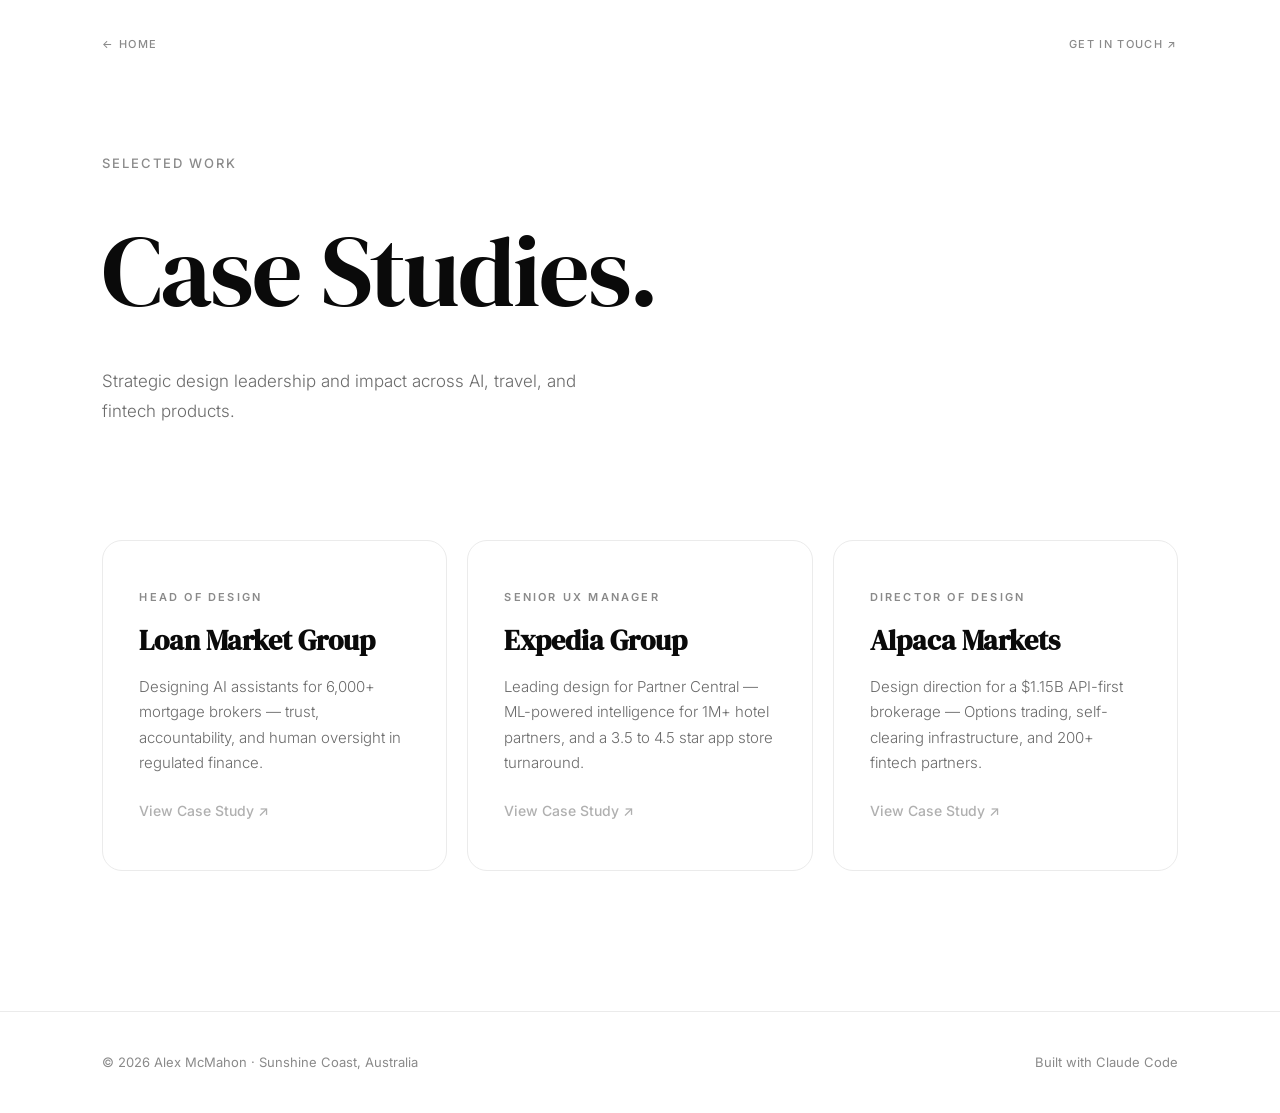
==== commit 74cc962b: "Redesign case studies to match homepage UI, add LMG media and content Migrate all case study pages o" ====
--- a/casestudies/index.html
+++ b/casestudies/index.html
@@ -6,105 +6,287 @@
   <title>Case Studies — Alex McMahon</title>
   <link rel="preconnect" href="https://fonts.googleapis.com" />
   <link rel="preconnect" href="https://fonts.gstatic.com" crossorigin />
-  <link href="https://fonts.googleapis.com/css2?family=JetBrains+Mono:ital,wght@0,400;0,500;0,600;0,700;1,400&display=swap" rel="stylesheet" />
-  <link rel="stylesheet" href="../style.css" />
+  <link href="https://fonts.googleapis.com/css2?family=DM+Serif+Display:ital@0;1&family=Inter:wght@300;400;500;600&display=swap" rel="stylesheet" />
+  <style>
+    *, *::before, *::after { margin: 0; padding: 0; box-sizing: border-box; }
+
+    :root {
+      --white: #ffffff;
+      --off-white: #fafaf8;
+      --black: #0a0a0a;
+      --gray-700: #3d3d3d;
+      --gray-500: #6b6b6b;
+      --gray-400: #8a8a8a;
+      --gray-300: #b0b0b0;
+      --gray-200: #d4d4d4;
+      --gray-100: #ebebeb;
+      --gold: #b8965a;
+      --gold-light: #d4b87a;
+      --serif: 'DM Serif Display', Georgia, serif;
+      --sans: 'Inter', -apple-system, BlinkMacSystemFont, sans-serif;
+    }
+
+    html { -webkit-font-smoothing: antialiased; -moz-osx-font-smoothing: grayscale; }
+
+    body {
+      font-family: var(--sans);
+      color: var(--black);
+      background: var(--white);
+      line-height: 1.6;
+      overflow-x: hidden;
+    }
+
+    ::selection { background: var(--black); color: var(--white); }
+    a { color: inherit; text-decoration: none; }
+
+    .persistent-cta {
+      position: fixed;
+      top: 36px;
+      right: clamp(32px, 8vw, 140px);
+      font-family: var(--sans);
+      font-size: 11px;
+      font-weight: 500;
+      letter-spacing: 0.12em;
+      text-transform: uppercase;
+      color: var(--gray-400);
+      text-decoration: none;
+      z-index: 10;
+      transition: color 0.3s;
+    }
+    .persistent-cta:hover { color: var(--black); }
+
+    .back-link {
+      position: fixed;
+      top: 36px;
+      left: clamp(32px, 8vw, 140px);
+      font-size: 11px;
+      font-weight: 500;
+      letter-spacing: 0.12em;
+      text-transform: uppercase;
+      color: var(--gray-400);
+      z-index: 10;
+      transition: color 0.3s;
+    }
+    .back-link:hover { color: var(--black); }
+
+    /* Hero */
+    .hero {
+      min-height: 60vh;
+      display: flex;
+      flex-direction: column;
+      justify-content: center;
+      padding: 120px clamp(32px, 8vw, 140px) 80px;
+    }
+
+    .hero-label {
+      font-size: 13px;
+      font-weight: 500;
+      letter-spacing: 0.15em;
+      text-transform: uppercase;
+      color: var(--gray-400);
+      margin-bottom: 40px;
+      opacity: 0;
+      transform: translateY(16px);
+      animation: fadeUp 0.8s 0.3s forwards;
+    }
+
+    .hero-title {
+      font-family: var(--serif);
+      font-size: clamp(48px, 8vw, 100px);
+      font-weight: 400;
+      line-height: 1.15;
+      letter-spacing: -2px;
+      color: var(--black);
+      max-width: 900px;
+      padding-bottom: 0.05em;
+      opacity: 0;
+      transform: translateY(24px);
+      animation: fadeUp 1s 0.5s forwards;
+    }
+
+    /* Shimmer lives on an inner span so its animation can't clobber the fade-in */
+    .hero-title .shimmer { display: block; }
+
+    .shimmer {
+      background: linear-gradient(
+        90deg,
+        var(--black) 0%, var(--black) 44%,
+        var(--gold) 48%, var(--gold-light) 50%, var(--gold) 52%,
+        var(--black) 56%, var(--black) 100%
+      );
+      background-size: 400% 100%;
+      background-position: 0% center;
+      -webkit-background-clip: text;
+      background-clip: text;
+      -webkit-text-fill-color: transparent;
+    }
+
+    .shimmer.active {
+      animation: shimmerSweep 6s ease forwards;
+    }
+
+    @keyframes shimmerSweep {
+      0% { background-position: 100% center; }
+      70% { background-position: 0% center; }
+      100% { background-position: 0% center; }
+    }
+
+    .hero-sub {
+      font-size: 17px;
+      font-weight: 300;
+      line-height: 1.8;
+      color: var(--gray-500);
+      max-width: 500px;
+      margin-top: 32px;
+      opacity: 0;
+      transform: translateY(16px);
+      animation: fadeUp 1s 0.8s forwards;
+    }
+
+    /* Case Study Cards */
+    .cards-section {
+      padding: 0 clamp(32px, 8vw, 140px) 140px;
+    }
+
+    .cs-cards {
+      display: grid;
+      grid-template-columns: repeat(3, 1fr);
+      gap: 20px;
+    }
+
+    .cs-card {
+      border: 1px solid var(--gray-100);
+      border-radius: 20px;
+      padding: 48px 36px;
+      display: flex;
+      flex-direction: column;
+      gap: 16px;
+      opacity: 0;
+      transform: translateY(30px) scale(0.97);
+      transition: all 0.7s cubic-bezier(0.16, 1, 0.3, 1);
+      text-decoration: none;
+      color: inherit;
+    }
+
+    .cs-card.visible { opacity: 1; transform: none; }
+    .cs-card:nth-child(2) { transition-delay: 0.1s; }
+    .cs-card:nth-child(3) { transition-delay: 0.2s; }
+
+    .cs-card:hover {
+      transform: translateY(-4px);
+      box-shadow: 0 20px 60px rgba(0,0,0,0.05);
+      border-color: var(--gray-200);
+    }
+
+    .cs-card-eyebrow {
+      font-size: 11px;
+      font-weight: 600;
+      letter-spacing: 0.2em;
+      text-transform: uppercase;
+      color: var(--gray-400);
+    }
+
+    .cs-card-title {
+      font-family: var(--serif);
+      font-size: 28px;
+      line-height: 1.25;
+    }
+
+    .cs-card-excerpt {
+      font-size: 15px;
+      font-weight: 300;
+      line-height: 1.7;
+      color: var(--gray-500);
+      flex: 1;
+    }
+
+    .cs-card-arrow {
+      font-size: 14px;
+      font-weight: 500;
+      color: var(--gray-300);
+      transition: color 0.3s;
+      margin-top: 8px;
+    }
+
+    .cs-card:hover .cs-card-arrow { color: var(--black); }
+
+    /* Footer */
+    .footer {
+      padding: 40px clamp(32px, 8vw, 140px);
+      border-top: 1px solid var(--gray-100);
+      display: flex;
+      justify-content: space-between;
+      font-size: 13px;
+      color: var(--gray-400);
+    }
+
+    @keyframes fadeUp { to { opacity: 1; transform: translateY(0); } }
+
+    @media (max-width: 900px) {
+      .cs-cards { grid-template-columns: 1fr; }
+    }
+
+    @media (max-width: 768px) {
+      .footer { flex-direction: column; gap: 8px; }
+    }
+  </style>
 </head>
 <body>
 
-  <!-- Custom cursor -->
-  <div class="cursor" aria-hidden="true"></div>
-  <div class="cursor-follower" aria-hidden="true"></div>
-
-  <!-- ===================== NAV ===================== -->
-  <nav class="nav">
-    <a href="/" class="nav-logo">am</a>
-    <div class="nav-links">
-      <a href="/#about" class="nav-link">about</a>
-      <a href="/#speaking" class="nav-link">speaking</a>
-      <a href="/#ai" class="nav-link">ai-work</a>
-    </div>
-    <a href="mailto:hello@alexmcmahon.com.au" class="nav-cta">contact</a>
-  </nav>
-
-  <!-- ===================== HERO ===================== -->
-  <section class="hero-casestudies" id="hero">
-    <div class="hero-content">
-      <div class="case-study-label reveal-item">case studies</div>
-      <h1 class="case-study-title" style="margin-bottom: 1rem;">case_studies/</h1>
-      <p class="case-study-meta reveal-item delay-2">
-        Strategic design leadership and organizational impact<br />
-        across AI, travel, and fintech products.
-      </p>
+  <a href="/" class="back-link">← Home</a>
+  <a href="mailto:hello@alexmcmahon.com.au" class="persistent-cta">Get in Touch ↗</a>
+
+  <section class="hero">
+    <div class="hero-label">Selected Work</div>
+    <h1 class="hero-title"><span class="shimmer">Case Studies.</span></h1>
+    <p class="hero-sub">Strategic design leadership and impact across AI, travel, and fintech products.</p>
+  </section>
+
+  <section class="cards-section">
+    <div class="cs-cards" id="csCards">
+
+      <a href="lmg.html" class="cs-card">
+        <div class="cs-card-eyebrow">Head of Design</div>
+        <h2 class="cs-card-title">Loan Market Group</h2>
+        <p class="cs-card-excerpt">Designing AI assistants for 6,000+ mortgage brokers — trust, accountability, and human oversight in regulated finance.</p>
+        <div class="cs-card-arrow">View Case Study ↗</div>
+      </a>
+
+      <a href="expedia.html" class="cs-card">
+        <div class="cs-card-eyebrow">Senior UX Manager</div>
+        <h2 class="cs-card-title">Expedia Group</h2>
+        <p class="cs-card-excerpt">Leading design for Partner Central — ML-powered intelligence for 1M+ hotel partners, and a 3.5 to 4.5 star app store turnaround.</p>
+        <div class="cs-card-arrow">View Case Study ↗</div>
+      </a>
+
+      <a href="alpaca.html" class="cs-card">
+        <div class="cs-card-eyebrow">Director of Design</div>
+        <h2 class="cs-card-title">Alpaca Markets</h2>
+        <p class="cs-card-excerpt">Design direction for a $1.15B API-first brokerage — Options trading, self-clearing infrastructure, and 200+ fintech partners.</p>
+        <div class="cs-card-arrow">View Case Study ↗</div>
+      </a>
+
     </div>
   </section>
 
-  <!-- ===================== CASE STUDIES GRID ===================== -->
-  <section class="case-studies-section">
-    <div class="case-studies-grid">
-
-      <!-- LMG Case Study Card -->
-      <article class="case-study-card reveal-item">
-        <div class="case-study-card-visual"></div>
-        <div class="case-study-card-body">
-          <h2 class="case-study-card-title">Loan Market Group</h2>
-          <p class="case-study-card-excerpt">
-            Designing AI assistants for 6,000+ mortgage brokers — trust, accountability, and human oversight in a regulated industry.
-          </p>
-          <a href="lmg.html" class="case-study-card-link">
-            View Case Study
-            <svg width="16" height="16" viewBox="0 0 16 16" fill="none" aria-hidden="true">
-              <path d="M3 8h10M9 4l4 4-4 4" stroke="currentColor" stroke-width="1.5" stroke-linecap="round" stroke-linejoin="round"/>
-            </svg>
-          </a>
-        </div>
-      </article>
-
-      <!-- Expedia Case Study Card -->
-      <article class="case-study-card reveal-item delay-1">
-        <div class="case-study-card-visual"></div>
-        <div class="case-study-card-body">
-          <h2 class="case-study-card-title">Expedia Group</h2>
-          <p class="case-study-card-excerpt">
-            Leading design for Partner Central — data-informed intelligence for 1M+ hotel partners, and Expedia's first B2B mobile app.
-          </p>
-          <a href="expedia.html" class="case-study-card-link">
-            View Case Study
-            <svg width="16" height="16" viewBox="0 0 16 16" fill="none" aria-hidden="true">
-              <path d="M3 8h10M9 4l4 4-4 4" stroke="currentColor" stroke-width="1.5" stroke-linecap="round" stroke-linejoin="round"/>
-            </svg>
-          </a>
-        </div>
-      </article>
-
-      <!-- Alpaca Markets Case Study Card -->
-      <article class="case-study-card reveal-item delay-2">
-        <div class="case-study-card-visual"></div>
-        <div class="case-study-card-body">
-          <h2 class="case-study-card-title">Alpaca Markets</h2>
-          <p class="case-study-card-excerpt">
-            Building design leadership for a global fintech — Options Trading, self-clearing infrastructure, and $180B in trading volume.
-          </p>
-          <a href="alpaca.html" class="case-study-card-link">
-            View Case Study
-            <svg width="16" height="16" viewBox="0 0 16 16" fill="none" aria-hidden="true">
-              <path d="M3 8h10M9 4l4 4-4 4" stroke="currentColor" stroke-width="1.5" stroke-linecap="round" stroke-linejoin="round"/>
-            </svg>
-          </a>
-        </div>
-      </article>
-
-    </div>
-  </section>
-
-  <!-- ===================== FOOTER ===================== -->
   <footer class="footer">
-    <div class="footer-inner">
-      <span>© 2025 Alex McMahon</span>
-      <span>Brisbane, Australia</span>
-      <span>alexmcmahon.com.au</span>
-    </div>
+    <span>© 2026 Alex McMahon · Sunshine Coast, Australia</span>
+    <span>Built with Claude Code</span>
   </footer>
 
-  <script src="../script.js"></script>
+  <script>
+    'use strict';
+
+    // Shimmer
+    const shimmerEl = document.querySelector('.shimmer');
+    if (shimmerEl) setTimeout(() => shimmerEl.classList.add('active'), 1200);
+
+    // Card reveal
+    const obs = new IntersectionObserver(
+      (entries) => entries.forEach(e => { if (e.isIntersecting) e.target.classList.add('visible'); }),
+      { threshold: 0.1, rootMargin: '0px 0px -40px 0px' }
+    );
+    document.querySelectorAll('.cs-card').forEach(el => obs.observe(el));
+  </script>
 </body>
 </html>
